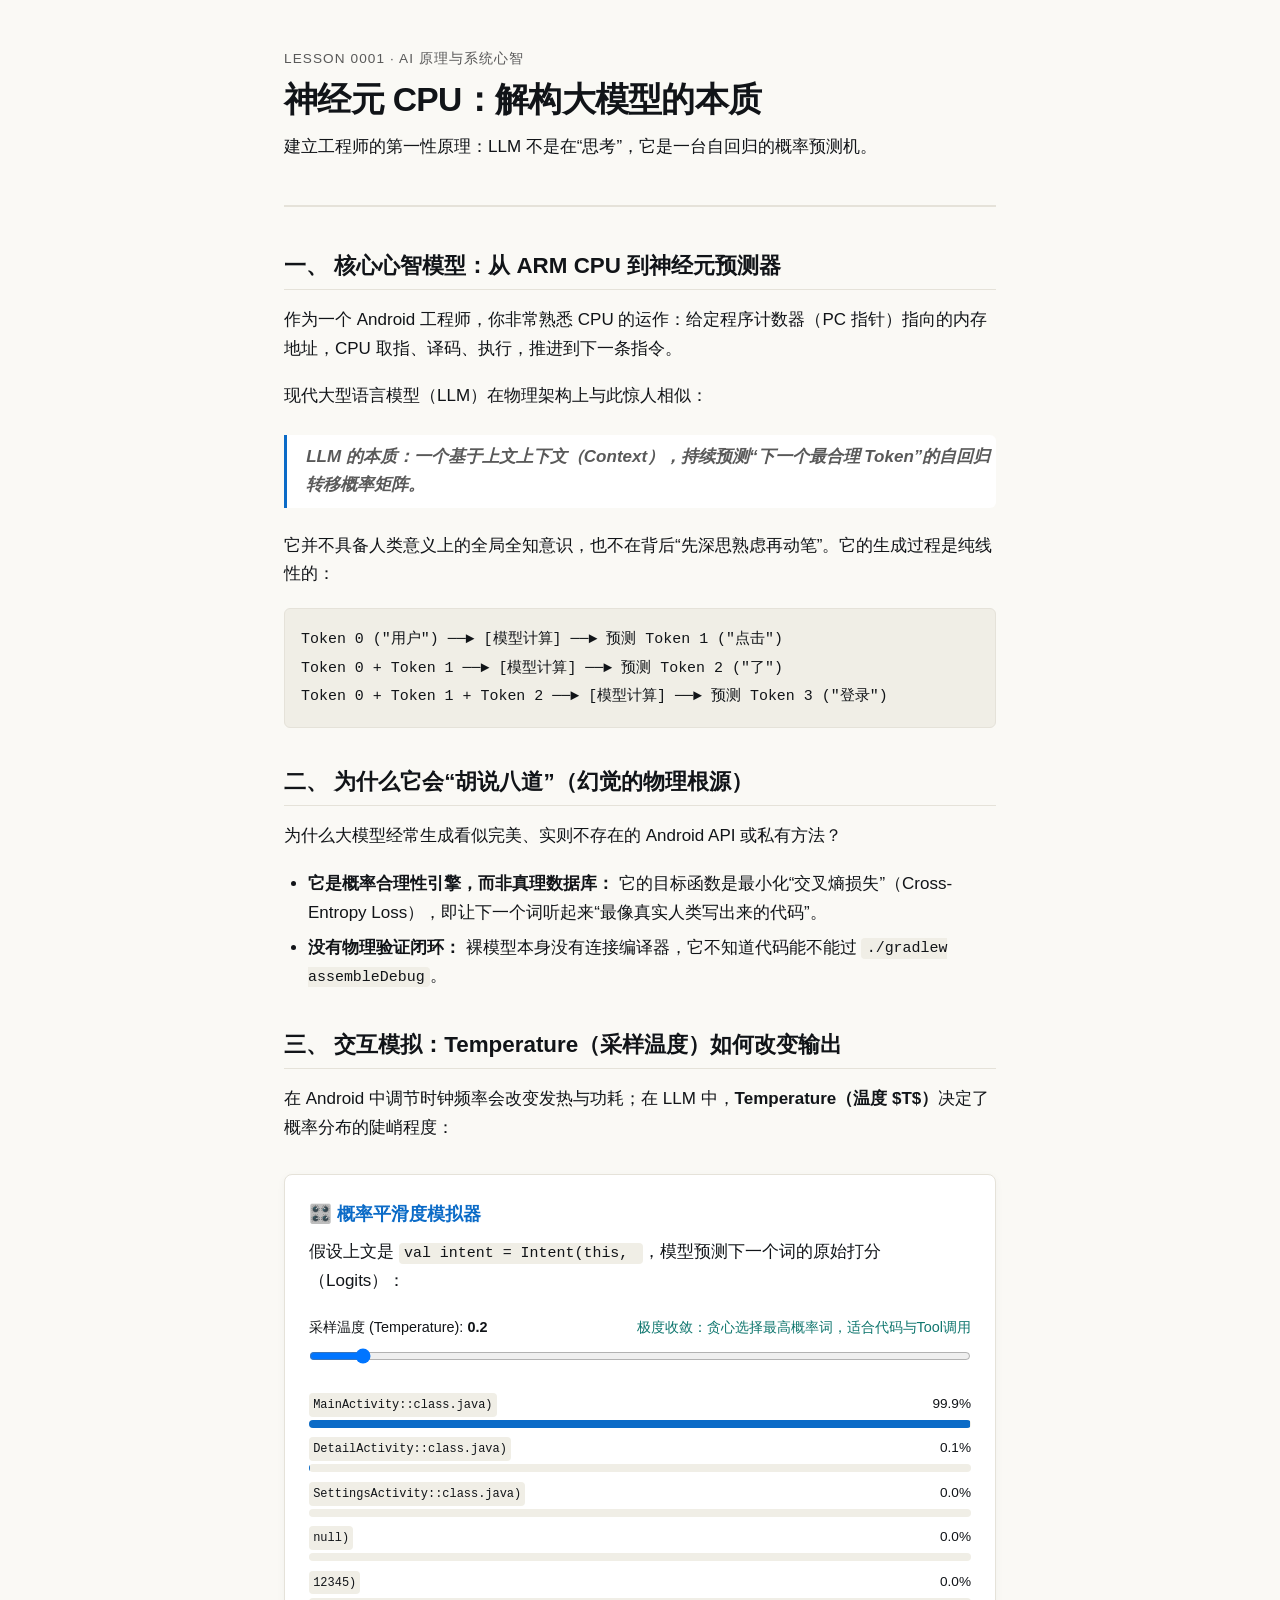
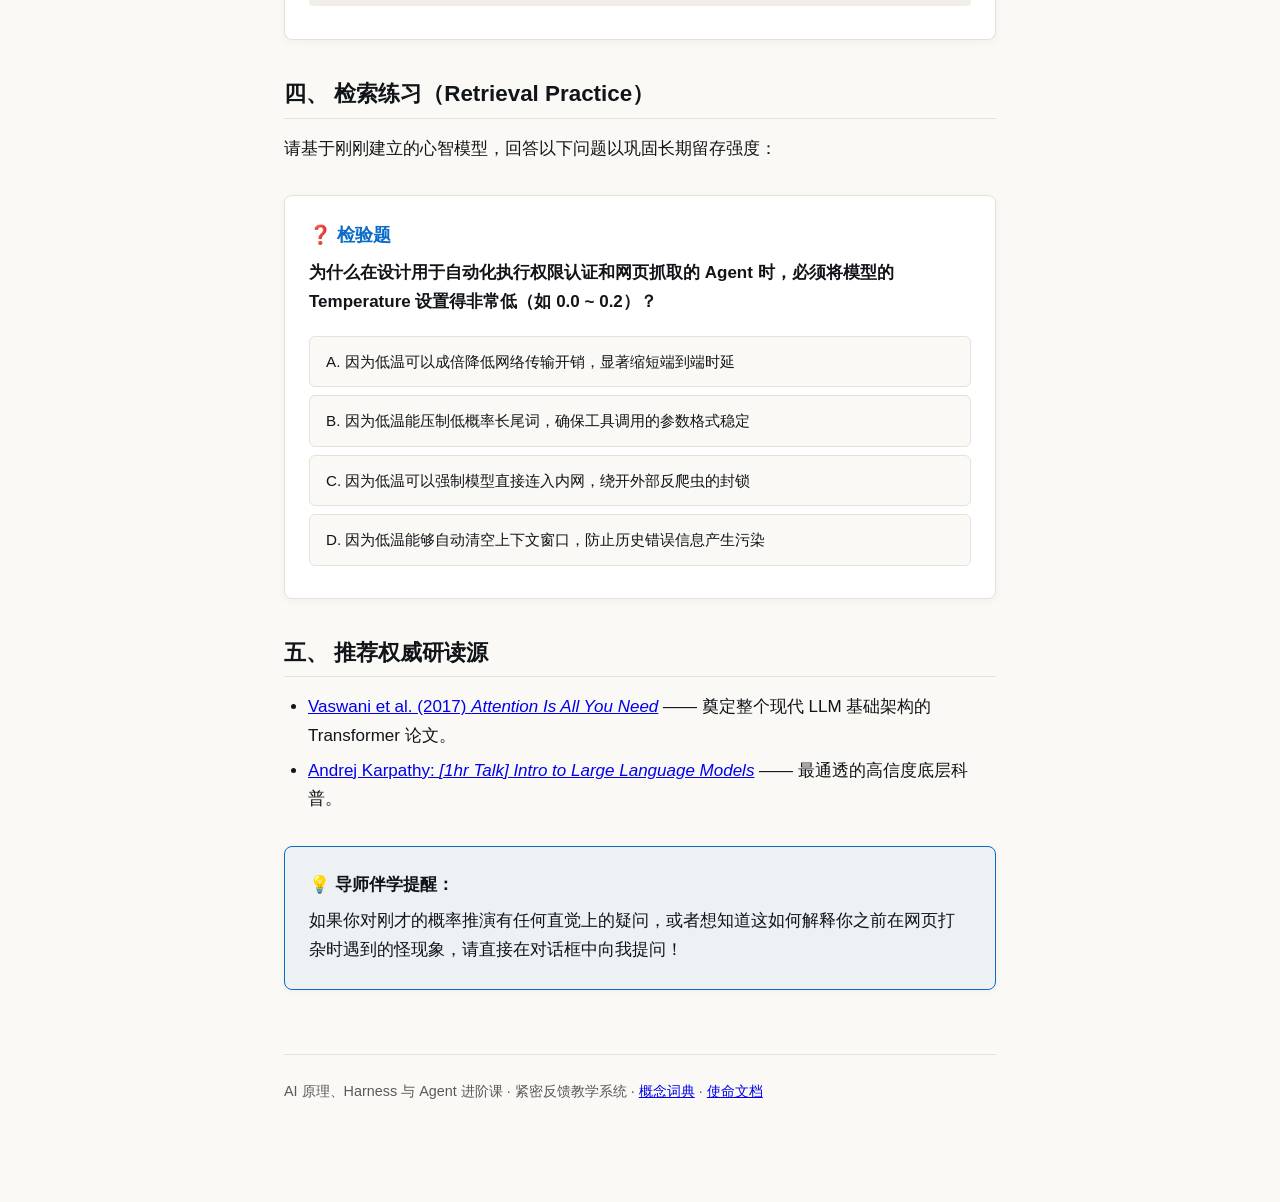
==== index.html @ 9407f880 "add index.html" ====
<!DOCTYPE html>
<html lang="zh-CN">
<head>
  <meta charset="UTF-8">
  <meta http-equiv="refresh" content="0; url=lessons/0001-the-neuron-cpu.html">
  <title>AI Agent Learning Workspace</title>
</head>
<body>
  <p>正在跳转至第 1 课：<a href="lessons/0001-the-neuron-cpu.html">Lesson 0001: 神经元 CPU —— 解构大模型的本质</a>...</p>
</body>
</html>
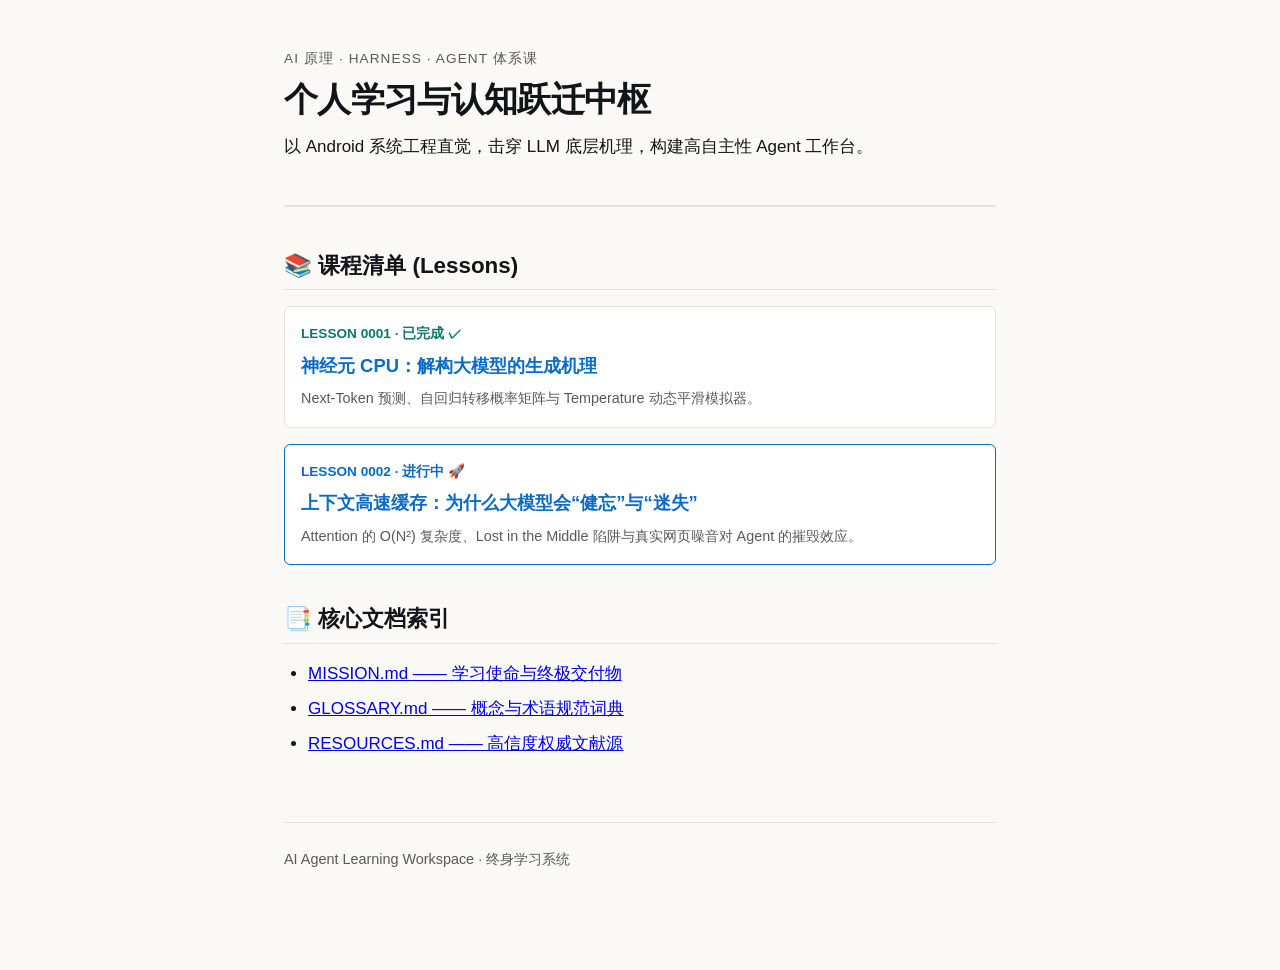
==== commit 7f9428fa: "add lesson 0002 and update portal" ====
--- a/index.html
+++ b/index.html
@@ -2,10 +2,42 @@
 <html lang="zh-CN">
 <head>
   <meta charset="UTF-8">
-  <meta http-equiv="refresh" content="0; url=lessons/0001-the-neuron-cpu.html">
+  <meta name="viewport" content="width=device-width, initial-scale=1.0">
   <title>AI Agent Learning Workspace</title>
+  <link rel="stylesheet" href="assets/style.css">
 </head>
 <body>
-  <p>正在跳转至第 1 课：<a href="lessons/0001-the-neuron-cpu.html">Lesson 0001: 神经元 CPU —— 解构大模型的本质</a>...</p>
+  <header>
+    <div class="lesson-meta">AI 原理 · Harness · Agent 体系课</div>
+    <h1>个人学习与认知跃迁中枢</h1>
+    <p>以 Android 系统工程直觉，击穿 LLM 底层机理，构建高自主性 Agent 工作台。</p>
+  </header>
+
+  <main>
+    <h2>📚 课程清单 (Lessons)</h2>
+    <ul style="list-style: none; margin-left: 0;">
+      <li style="margin-bottom: 1rem; padding: 1rem; background: var(--card-bg); border: 1px solid var(--border-color); border-radius: 6px;">
+        <div style="font-size: 0.85rem; color: var(--success-color); font-weight: 600;">LESSON 0001 · 已完成 ✓</div>
+        <h3 style="margin: 0.3rem 0;"><a href="lessons/0001-the-neuron-cpu.html" style="color: var(--accent-color); text-decoration: none;">神经元 CPU：解构大模型的生成机理</a></h3>
+        <p style="font-size: 0.9rem; color: var(--text-muted); margin: 0;">Next-Token 预测、自回归转移概率矩阵与 Temperature 动态平滑模拟器。</p>
+      </li>
+      <li style="margin-bottom: 1rem; padding: 1rem; background: var(--card-bg); border: 1px solid var(--accent-color); border-radius: 6px;">
+        <div style="font-size: 0.85rem; color: var(--accent-color); font-weight: 600;">LESSON 0002 · 进行中 🚀</div>
+        <h3 style="margin: 0.3rem 0;"><a href="lessons/0002-the-context-cache.html" style="color: var(--accent-color); text-decoration: none;">上下文高速缓存：为什么大模型会“健忘”与“迷失”</a></h3>
+        <p style="font-size: 0.9rem; color: var(--text-muted); margin: 0;">Attention 的 O(N²) 复杂度、Lost in the Middle 陷阱与真实网页噪音对 Agent 的摧毁效应。</p>
+      </li>
+    </ul>
+
+    <h2>📑 核心文档索引</h2>
+    <ul>
+      <li><a href="MISSION.md">MISSION.md —— 学习使命与终极交付物</a></li>
+      <li><a href="GLOSSARY.md">GLOSSARY.md —— 概念与术语规范词典</a></li>
+      <li><a href="RESOURCES.md">RESOURCES.md —— 高信度权威文献源</a></li>
+    </ul>
+  </main>
+
+  <footer>
+    <p>AI Agent Learning Workspace · 终身学习系统</p>
+  </footer>
 </body>
 </html>
--- a/assets/style.css
+++ b/assets/style.css
@@ -0,0 +1,228 @@
+/* Tufte-inspired clean engineering typography */
+:root {
+  --bg-color: #faf9f5;
+  --text-color: #111418;
+  --text-muted: #595959;
+  --accent-color: #0b6bc7;
+  --code-bg: #f0eee6;
+  --border-color: #e5e2d9;
+  --card-bg: #ffffff;
+  --success-color: #0f766e;
+  --warning-color: #b45309;
+}
+
+@media (prefers-color-scheme: dark) {
+  :root {
+    --bg-color: #16181a;
+    --text-color: #e6edf3;
+    --text-muted: #8b949e;
+    --accent-color: #38bdf8;
+    --code-bg: #21262d;
+    --border-color: #30363d;
+    --card-bg: #1c2128;
+    --success-color: #2dd4bf;
+    --warning-color: #fbbf24;
+  }
+}
+
+* {
+  box-sizing: border-box;
+  margin: 0;
+  padding: 0;
+}
+
+body {
+  background-color: var(--bg-color);
+  color: var(--text-color);
+  font-family: -apple-system, BlinkMacSystemFont, "Segoe UI", Roboto, "Helvetica Neue", Arial, sans-serif;
+  line-height: 1.68;
+  font-size: 17px;
+  max-width: 760px;
+  margin: 0 auto;
+  padding: 3rem 1.5rem 5rem;
+}
+
+header {
+  border-bottom: 2px solid var(--border-color);
+  padding-bottom: 1.5rem;
+  margin-bottom: 2.5rem;
+}
+
+.lesson-meta {
+  font-size: 0.85rem;
+  color: var(--text-muted);
+  text-transform: uppercase;
+  letter-spacing: 0.08em;
+  margin-bottom: 0.5rem;
+}
+
+h1 {
+  font-size: 2.1rem;
+  font-weight: 700;
+  letter-spacing: -0.02em;
+  line-height: 1.25;
+  margin-bottom: 0.75rem;
+}
+
+h2 {
+  font-size: 1.4rem;
+  font-weight: 600;
+  margin: 2.2rem 0 1rem;
+  border-bottom: 1px solid var(--border-color);
+  padding-bottom: 0.3rem;
+}
+
+h3 {
+  font-size: 1.15rem;
+  font-weight: 600;
+  margin: 1.5rem 0 0.5rem;
+}
+
+p {
+  margin-bottom: 1.2rem;
+}
+
+strong {
+  font-weight: 600;
+}
+
+ul, ol {
+  margin: 0 0 1.2rem 1.5rem;
+}
+
+li {
+  margin-bottom: 0.4rem;
+}
+
+code {
+  font-family: "SF Mono", Monaco, Menlo, Consolas, monospace;
+  background-color: var(--code-bg);
+  padding: 0.15em 0.35em;
+  border-radius: 4px;
+  font-size: 0.88em;
+}
+
+pre {
+  background-color: var(--code-bg);
+  border: 1px solid var(--border-color);
+  border-radius: 6px;
+  padding: 1rem;
+  overflow-x: auto;
+  margin-bottom: 1.5rem;
+}
+
+pre code {
+  background-color: transparent;
+  padding: 0;
+}
+
+blockquote {
+  border-left: 3px solid var(--accent-color);
+  padding: 0.5rem 0 0.5rem 1.2rem;
+  margin: 1.5rem 0;
+  color: var(--text-muted);
+  font-style: italic;
+  background: var(--card-bg);
+  border-radius: 0 6px 6px 0;
+}
+
+.interactive-box {
+  background: var(--card-bg);
+  border: 1px solid var(--border-color);
+  border-radius: 8px;
+  padding: 1.5rem;
+  margin: 2rem 0;
+  box-shadow: 0 2px 8px rgba(0,0,0,0.04);
+}
+
+.interactive-box h3 {
+  margin-top: 0;
+  color: var(--accent-color);
+  display: flex;
+  align-items: center;
+  gap: 0.5rem;
+}
+
+.quiz-option {
+  display: block;
+  background: var(--bg-color);
+  border: 1px solid var(--border-color);
+  border-radius: 6px;
+  padding: 0.75rem 1rem;
+  margin-bottom: 0.5rem;
+  cursor: pointer;
+  transition: all 0.15s ease;
+  font-size: 0.95rem;
+}
+
+.quiz-option:hover {
+  border-color: var(--accent-color);
+}
+
+.quiz-feedback {
+  margin-top: 0.75rem;
+  padding: 0.75rem;
+  border-radius: 6px;
+  display: none;
+  font-size: 0.92rem;
+}
+
+.quiz-feedback.correct {
+  display: block;
+  background: rgba(15, 118, 110, 0.1);
+  color: var(--success-color);
+  border: 1px solid var(--success-color);
+}
+
+.quiz-feedback.wrong {
+  display: block;
+  background: rgba(180, 83, 9, 0.1);
+  color: var(--warning-color);
+  border: 1px solid var(--warning-color);
+}
+
+.btn {
+  display: inline-block;
+  background: var(--accent-color);
+  color: white;
+  padding: 0.5rem 1rem;
+  border-radius: 6px;
+  text-decoration: none;
+  border: none;
+  cursor: pointer;
+  font-weight: 500;
+  font-size: 0.95rem;
+}
+
+.slider-container {
+  margin: 1.2rem 0;
+}
+
+.slider-container label {
+  display: flex;
+  justify-content: space-between;
+  margin-bottom: 0.4rem;
+  font-size: 0.9rem;
+  font-weight: 500;
+}
+
+input[type=range] {
+  width: 100%;
+}
+
+.token-pill {
+  display: inline-block;
+  padding: 0.2rem 0.5rem;
+  margin: 0.2rem;
+  border-radius: 4px;
+  font-size: 0.85rem;
+  font-family: monospace;
+}
+
+footer {
+  margin-top: 4rem;
+  padding-top: 1.5rem;
+  border-top: 1px solid var(--border-color);
+  font-size: 0.9rem;
+  color: var(--text-muted);
+}
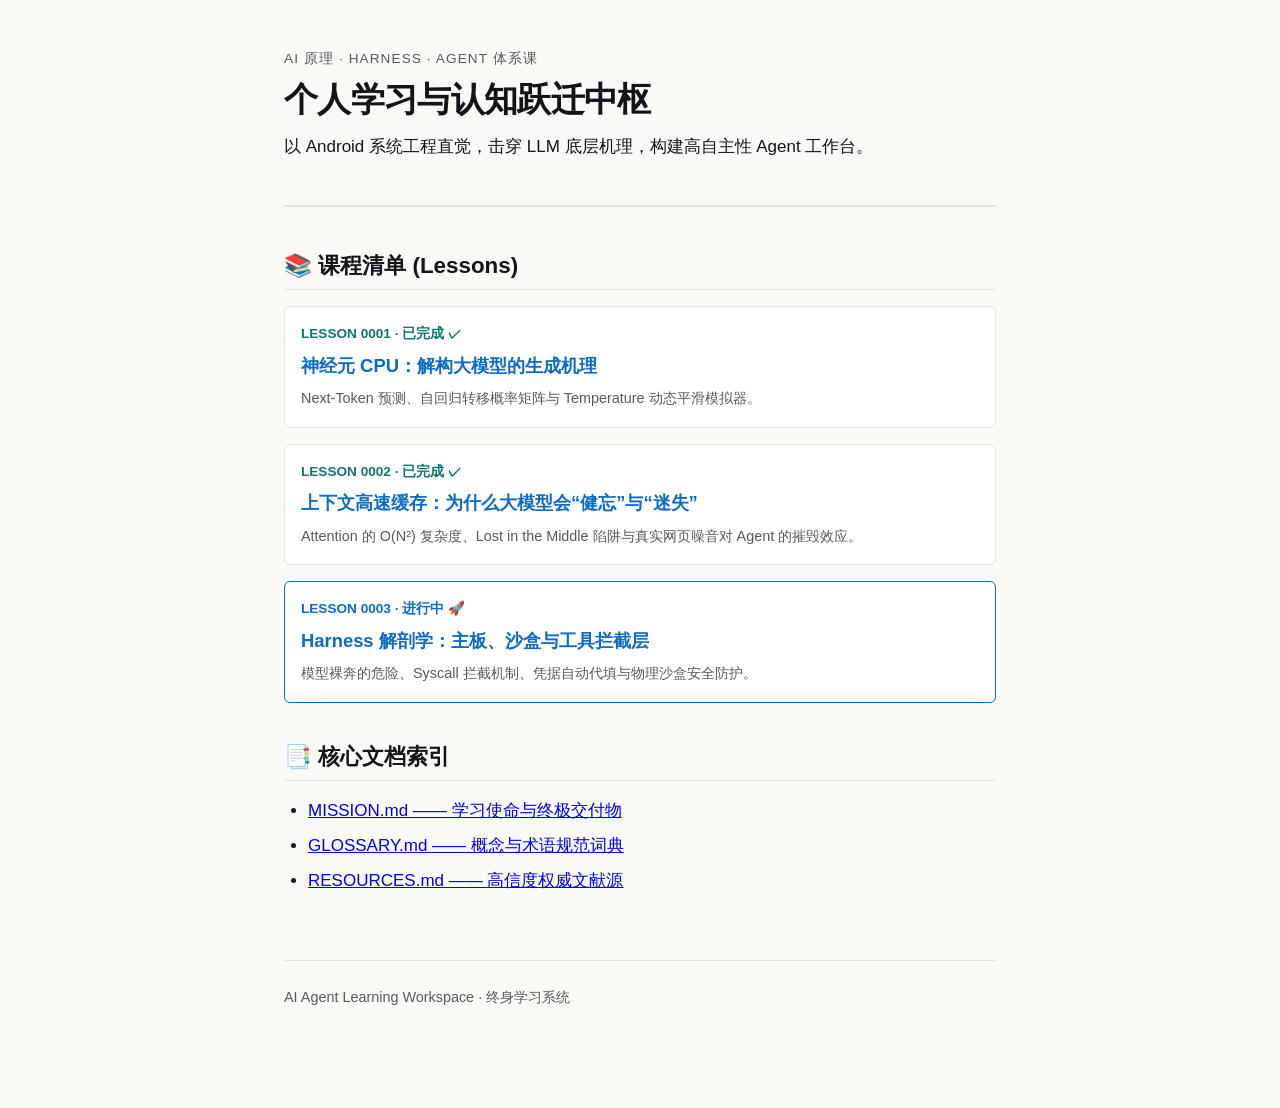
==== commit bcb1240d: "add lesson 0003 and update portal" ====
--- a/index.html
+++ b/index.html
@@ -21,10 +21,15 @@
         <h3 style="margin: 0.3rem 0;"><a href="lessons/0001-the-neuron-cpu.html" style="color: var(--accent-color); text-decoration: none;">神经元 CPU：解构大模型的生成机理</a></h3>
         <p style="font-size: 0.9rem; color: var(--text-muted); margin: 0;">Next-Token 预测、自回归转移概率矩阵与 Temperature 动态平滑模拟器。</p>
       </li>
-      <li style="margin-bottom: 1rem; padding: 1rem; background: var(--card-bg); border: 1px solid var(--accent-color); border-radius: 6px;">
-        <div style="font-size: 0.85rem; color: var(--accent-color); font-weight: 600;">LESSON 0002 · 进行中 🚀</div>
+      <li style="margin-bottom: 1rem; padding: 1rem; background: var(--card-bg); border: 1px solid var(--border-color); border-radius: 6px;">
+        <div style="font-size: 0.85rem; color: var(--success-color); font-weight: 600;">LESSON 0002 · 已完成 ✓</div>
         <h3 style="margin: 0.3rem 0;"><a href="lessons/0002-the-context-cache.html" style="color: var(--accent-color); text-decoration: none;">上下文高速缓存：为什么大模型会“健忘”与“迷失”</a></h3>
         <p style="font-size: 0.9rem; color: var(--text-muted); margin: 0;">Attention 的 O(N²) 复杂度、Lost in the Middle 陷阱与真实网页噪音对 Agent 的摧毁效应。</p>
+      </li>
+      <li style="margin-bottom: 1rem; padding: 1rem; background: var(--card-bg); border: 1px solid var(--accent-color); border-radius: 6px;">
+        <div style="font-size: 0.85rem; color: var(--accent-color); font-weight: 600;">LESSON 0003 · 进行中 🚀</div>
+        <h3 style="margin: 0.3rem 0;"><a href="lessons/0003-anatomy-of-a-harness.html" style="color: var(--accent-color); text-decoration: none;">Harness 解剖学：主板、沙盒与工具拦截层</a></h3>
+        <p style="font-size: 0.9rem; color: var(--text-muted); margin: 0;">模型裸奔的危险、Syscall 拦截机制、凭据自动代填与物理沙盒安全防护。</p>
       </li>
     </ul>
 
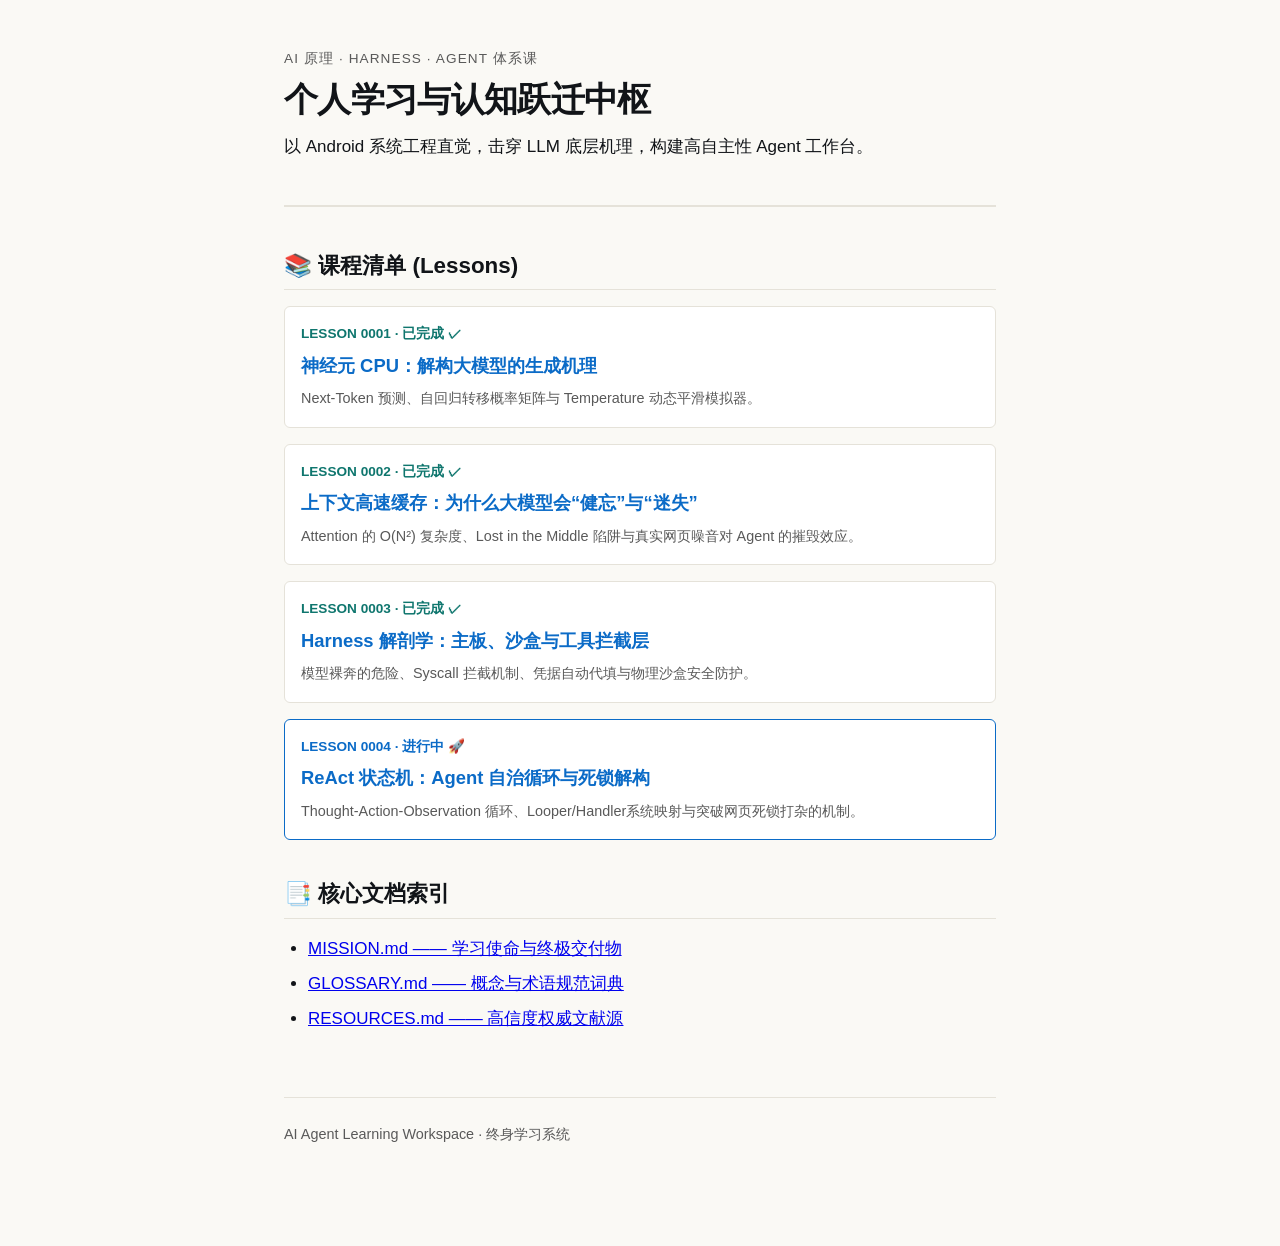
==== commit 6d992fe7: "publish lesson 0004 interactive web companion" ====
--- a/index.html
+++ b/index.html
@@ -26,10 +26,15 @@
         <h3 style="margin: 0.3rem 0;"><a href="lessons/0002-the-context-cache.html" style="color: var(--accent-color); text-decoration: none;">上下文高速缓存：为什么大模型会“健忘”与“迷失”</a></h3>
         <p style="font-size: 0.9rem; color: var(--text-muted); margin: 0;">Attention 的 O(N²) 复杂度、Lost in the Middle 陷阱与真实网页噪音对 Agent 的摧毁效应。</p>
       </li>
-      <li style="margin-bottom: 1rem; padding: 1rem; background: var(--card-bg); border: 1px solid var(--accent-color); border-radius: 6px;">
-        <div style="font-size: 0.85rem; color: var(--accent-color); font-weight: 600;">LESSON 0003 · 进行中 🚀</div>
+      <li style="margin-bottom: 1rem; padding: 1rem; background: var(--card-bg); border: 1px solid var(--border-color); border-radius: 6px;">
+        <div style="font-size: 0.85rem; color: var(--success-color); font-weight: 600;">LESSON 0003 · 已完成 ✓</div>
         <h3 style="margin: 0.3rem 0;"><a href="lessons/0003-anatomy-of-a-harness.html" style="color: var(--accent-color); text-decoration: none;">Harness 解剖学：主板、沙盒与工具拦截层</a></h3>
         <p style="font-size: 0.9rem; color: var(--text-muted); margin: 0;">模型裸奔的危险、Syscall 拦截机制、凭据自动代填与物理沙盒安全防护。</p>
+      </li>
+      <li style="margin-bottom: 1rem; padding: 1rem; background: var(--card-bg); border: 1px solid var(--accent-color); border-radius: 6px;">
+        <div style="font-size: 0.85rem; color: var(--accent-color); font-weight: 600;">LESSON 0004 · 进行中 🚀</div>
+        <h3 style="margin: 0.3rem 0;"><a href="lessons/0004-the-react-loop.html" style="color: var(--accent-color); text-decoration: none;">ReAct 状态机：Agent 自治循环与死锁解构</a></h3>
+        <p style="font-size: 0.9rem; color: var(--text-muted); margin: 0;">Thought-Action-Observation 循环、Looper/Handler系统映射与突破网页死锁打杂的机制。</p>
       </li>
     </ul>
 
--- a/assets/style.css
+++ b/assets/style.css
@@ -219,6 +219,101 @@
   font-family: monospace;
 }
 
+/* Diagram and Flow Styles */
+.pipeline-diagram {
+  display: flex;
+  flex-direction: column;
+  gap: 0.75rem;
+  margin: 1.5rem 0;
+  position: relative;
+}
+
+.pipe-node {
+  background: var(--card-bg);
+  border: 1.5px solid var(--border-color);
+  border-radius: 8px;
+  padding: 1rem 1.25rem;
+  box-shadow: 0 2px 6px rgba(0,0,0,0.03);
+  position: relative;
+  transition: transform 0.2s, border-color 0.2s;
+}
+
+.pipe-node:hover {
+  transform: translateY(-2px);
+  border-color: var(--accent-color);
+}
+
+.pipe-node.model-core {
+  border: 2px solid var(--accent-color);
+  background: rgba(11, 107, 199, 0.04);
+}
+
+.pipe-badge {
+  display: inline-block;
+  font-size: 0.72rem;
+  font-weight: 700;
+  text-transform: uppercase;
+  letter-spacing: 0.05em;
+  padding: 0.15rem 0.5rem;
+  border-radius: 4px;
+  margin-bottom: 0.35rem;
+}
+
+.badge-harness {
+  background: rgba(15, 118, 110, 0.12);
+  color: var(--success-color);
+}
+
+.badge-core {
+  background: rgba(11, 107, 199, 0.12);
+  color: var(--accent-color);
+}
+
+.badge-system {
+  background: rgba(180, 83, 9, 0.12);
+  color: var(--warning-color);
+}
+
+.pipe-arrow {
+  display: flex;
+  justify-content: center;
+  align-items: center;
+  color: var(--text-muted);
+  font-size: 1.1rem;
+  margin: -0.25rem 0;
+  user-select: none;
+}
+
+.pipe-arrow::after {
+  content: "↓";
+  font-weight: bold;
+}
+
+.pipe-title {
+  font-weight: 600;
+  font-size: 1.05rem;
+  color: var(--text-color);
+  margin-bottom: 0.25rem;
+  display: flex;
+  align-items: center;
+  justify-content: space-between;
+}
+
+.pipe-desc {
+  font-size: 0.88rem;
+  color: var(--text-muted);
+  line-height: 1.5;
+}
+
+.pipe-chip {
+  font-family: monospace;
+  font-size: 0.78rem;
+  background: var(--code-bg);
+  padding: 0.1rem 0.4rem;
+  border-radius: 3px;
+  color: var(--text-color);
+}
+
 footer {
   margin-top: 4rem;
   padding-top: 1.5rem;
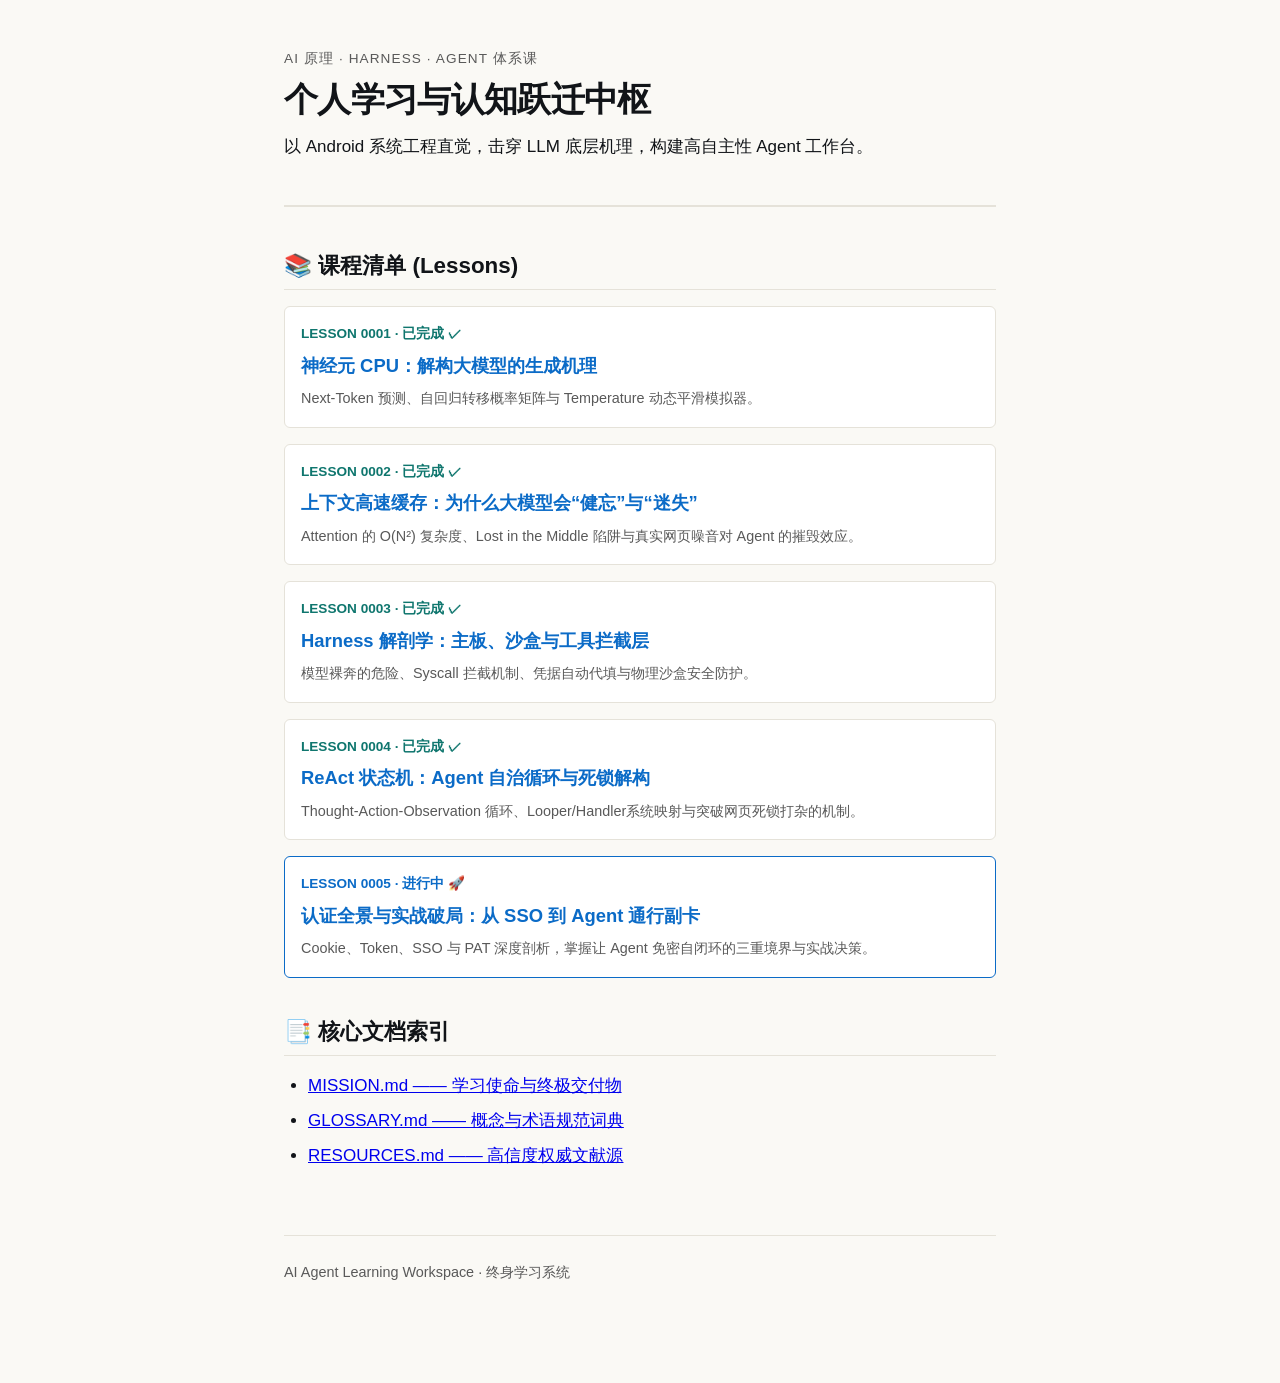
==== commit 2e68f7b1: "publish web lesson 0005 on auth landscape and sso" ====
--- a/index.html
+++ b/index.html
@@ -31,10 +31,15 @@
         <h3 style="margin: 0.3rem 0;"><a href="lessons/0003-anatomy-of-a-harness.html" style="color: var(--accent-color); text-decoration: none;">Harness 解剖学：主板、沙盒与工具拦截层</a></h3>
         <p style="font-size: 0.9rem; color: var(--text-muted); margin: 0;">模型裸奔的危险、Syscall 拦截机制、凭据自动代填与物理沙盒安全防护。</p>
       </li>
-      <li style="margin-bottom: 1rem; padding: 1rem; background: var(--card-bg); border: 1px solid var(--accent-color); border-radius: 6px;">
-        <div style="font-size: 0.85rem; color: var(--accent-color); font-weight: 600;">LESSON 0004 · 进行中 🚀</div>
+      <li style="margin-bottom: 1rem; padding: 1rem; background: var(--card-bg); border: 1px solid var(--border-color); border-radius: 6px;">
+        <div style="font-size: 0.85rem; color: var(--success-color); font-weight: 600;">LESSON 0004 · 已完成 ✓</div>
         <h3 style="margin: 0.3rem 0;"><a href="lessons/0004-the-react-loop.html" style="color: var(--accent-color); text-decoration: none;">ReAct 状态机：Agent 自治循环与死锁解构</a></h3>
         <p style="font-size: 0.9rem; color: var(--text-muted); margin: 0;">Thought-Action-Observation 循环、Looper/Handler系统映射与突破网页死锁打杂的机制。</p>
+      </li>
+      <li style="margin-bottom: 1rem; padding: 1rem; background: var(--card-bg); border: 1px solid var(--accent-color); border-radius: 6px;">
+        <div style="font-size: 0.85rem; color: var(--accent-color); font-weight: 600;">LESSON 0005 · 进行中 🚀</div>
+        <h3 style="margin: 0.3rem 0;"><a href="lessons/0005-auth-landscape-and-sso.html" style="color: var(--accent-color); text-decoration: none;">认证全景与实战破局：从 SSO 到 Agent 通行副卡</a></h3>
+        <p style="font-size: 0.9rem; color: var(--text-muted); margin: 0;">Cookie、Token、SSO 与 PAT 深度剖析，掌握让 Agent 免密自闭环的三重境界与实战决策。</p>
       </li>
     </ul>
 
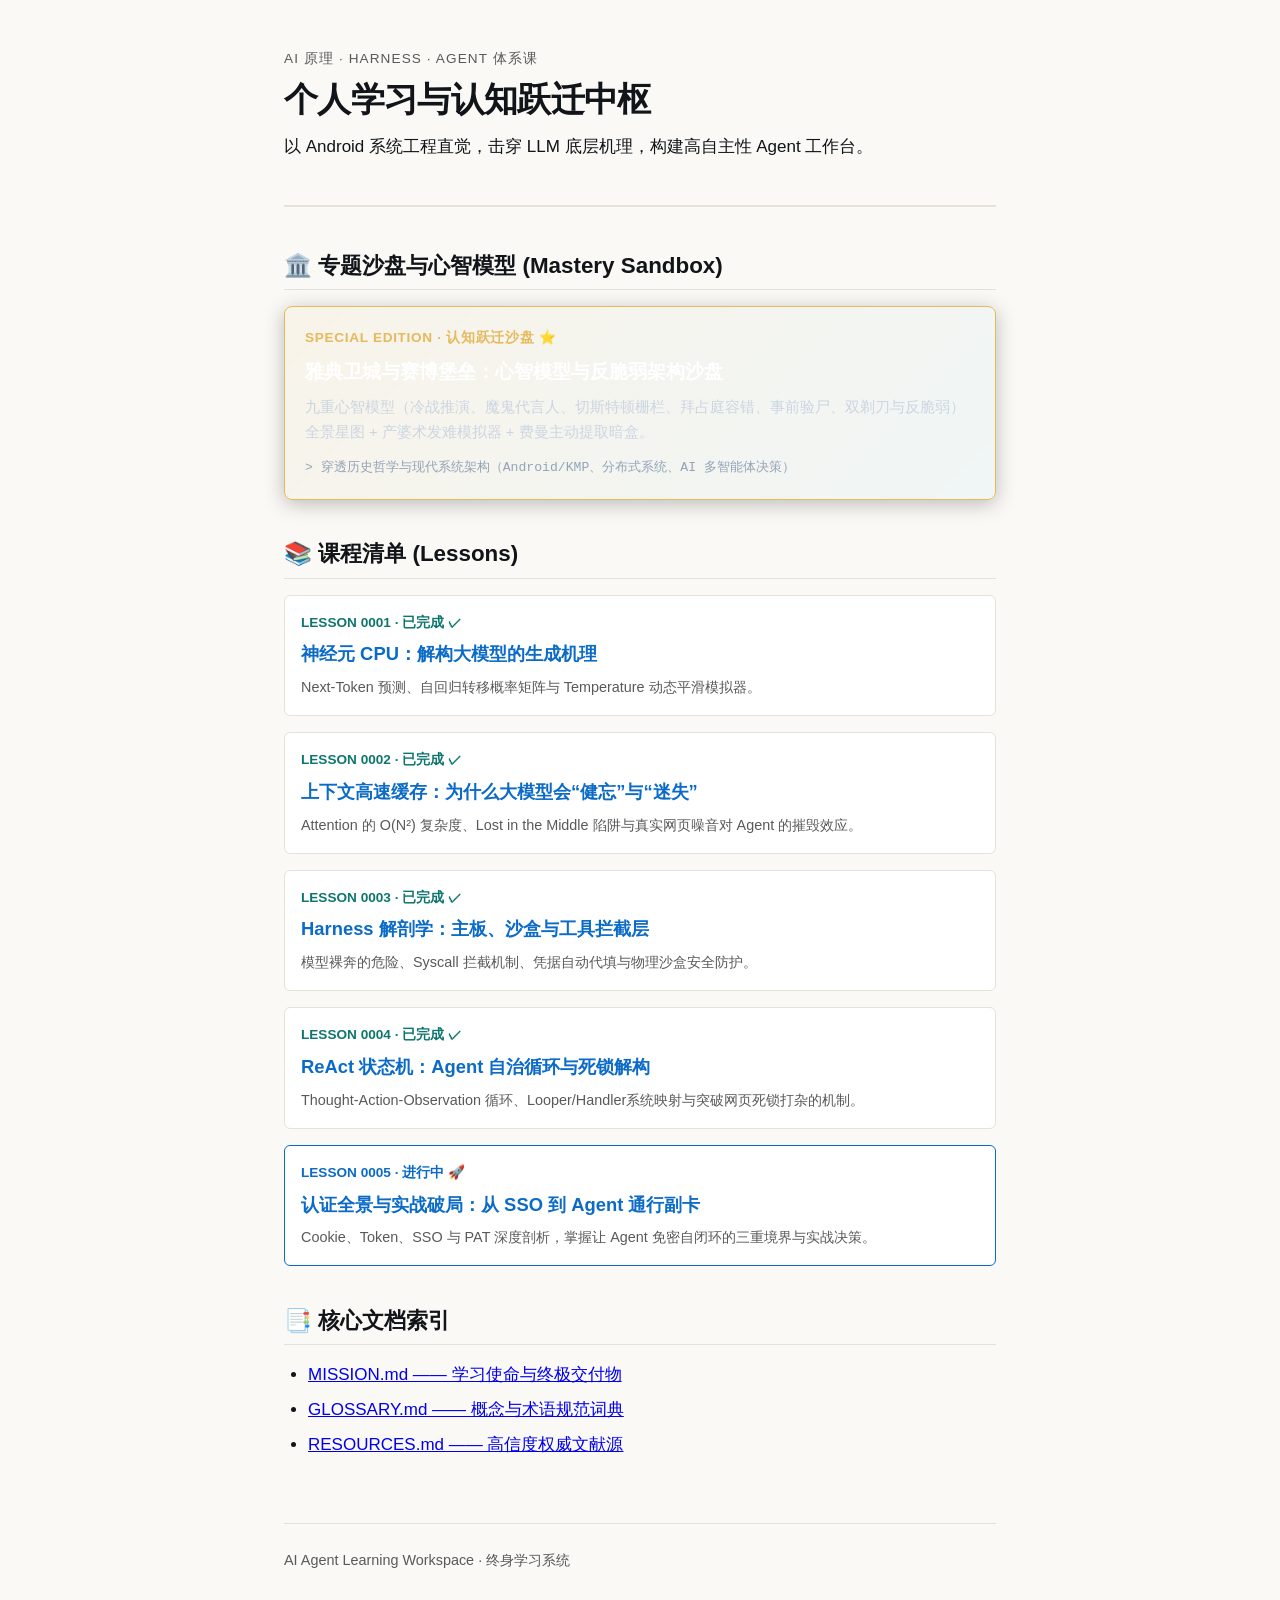
==== commit aee283e0: "feat(sandbox): add socratic & adversarial mental models interactive learning sandbox" ====
--- a/index.html
+++ b/index.html
@@ -14,6 +14,16 @@
   </header>
 
   <main>
+    <h2>🏛️ 专题沙盘与心智模型 (Mastery Sandbox)</h2>
+    <ul style="list-style: none; margin-left: 0; margin-bottom: 2rem;">
+      <li style="padding: 1.25rem; background: linear-gradient(135deg, rgba(229,185,92,0.08) 0%, rgba(56,189,248,0.05) 100%); border: 1.5px solid #e5b95c; border-radius: 8px; box-shadow: 0 4px 20px rgba(0,0,0,0.25);">
+        <div style="font-size: 0.85rem; color: #e5b95c; font-weight: 700; letter-spacing: 0.05em; text-transform: uppercase;">SPECIAL EDITION · 认知跃迁沙盘 ⭐</div>
+        <h3 style="margin: 0.4rem 0;"><a href="lessons/socratic-adversarial-thinking.html" style="color: #fff; text-decoration: none; font-size: 1.2rem;">雅典卫城与赛博堡垒：心智模型与反脆弱架构沙盘</a></h3>
+        <p style="font-size: 0.92rem; color: #cbd5e1; margin: 0.2rem 0 0.8rem;">九重心智模型（冷战推演、魔鬼代言人、切斯特顿栅栏、拜占庭容错、事前验尸、双剃刀与反脆弱）全景星图 + 产婆术发难模拟器 + 费曼主动提取暗盒。</p>
+        <div style="font-size: 0.82rem; color: #94a3b8; font-family: monospace;">> 穿透历史哲学与现代系统架构（Android/KMP、分布式系统、AI 多智能体决策）</div>
+      </li>
+    </ul>
+
     <h2>📚 课程清单 (Lessons)</h2>
     <ul style="list-style: none; margin-left: 0;">
       <li style="margin-bottom: 1rem; padding: 1rem; background: var(--card-bg); border: 1px solid var(--border-color); border-radius: 6px;">
